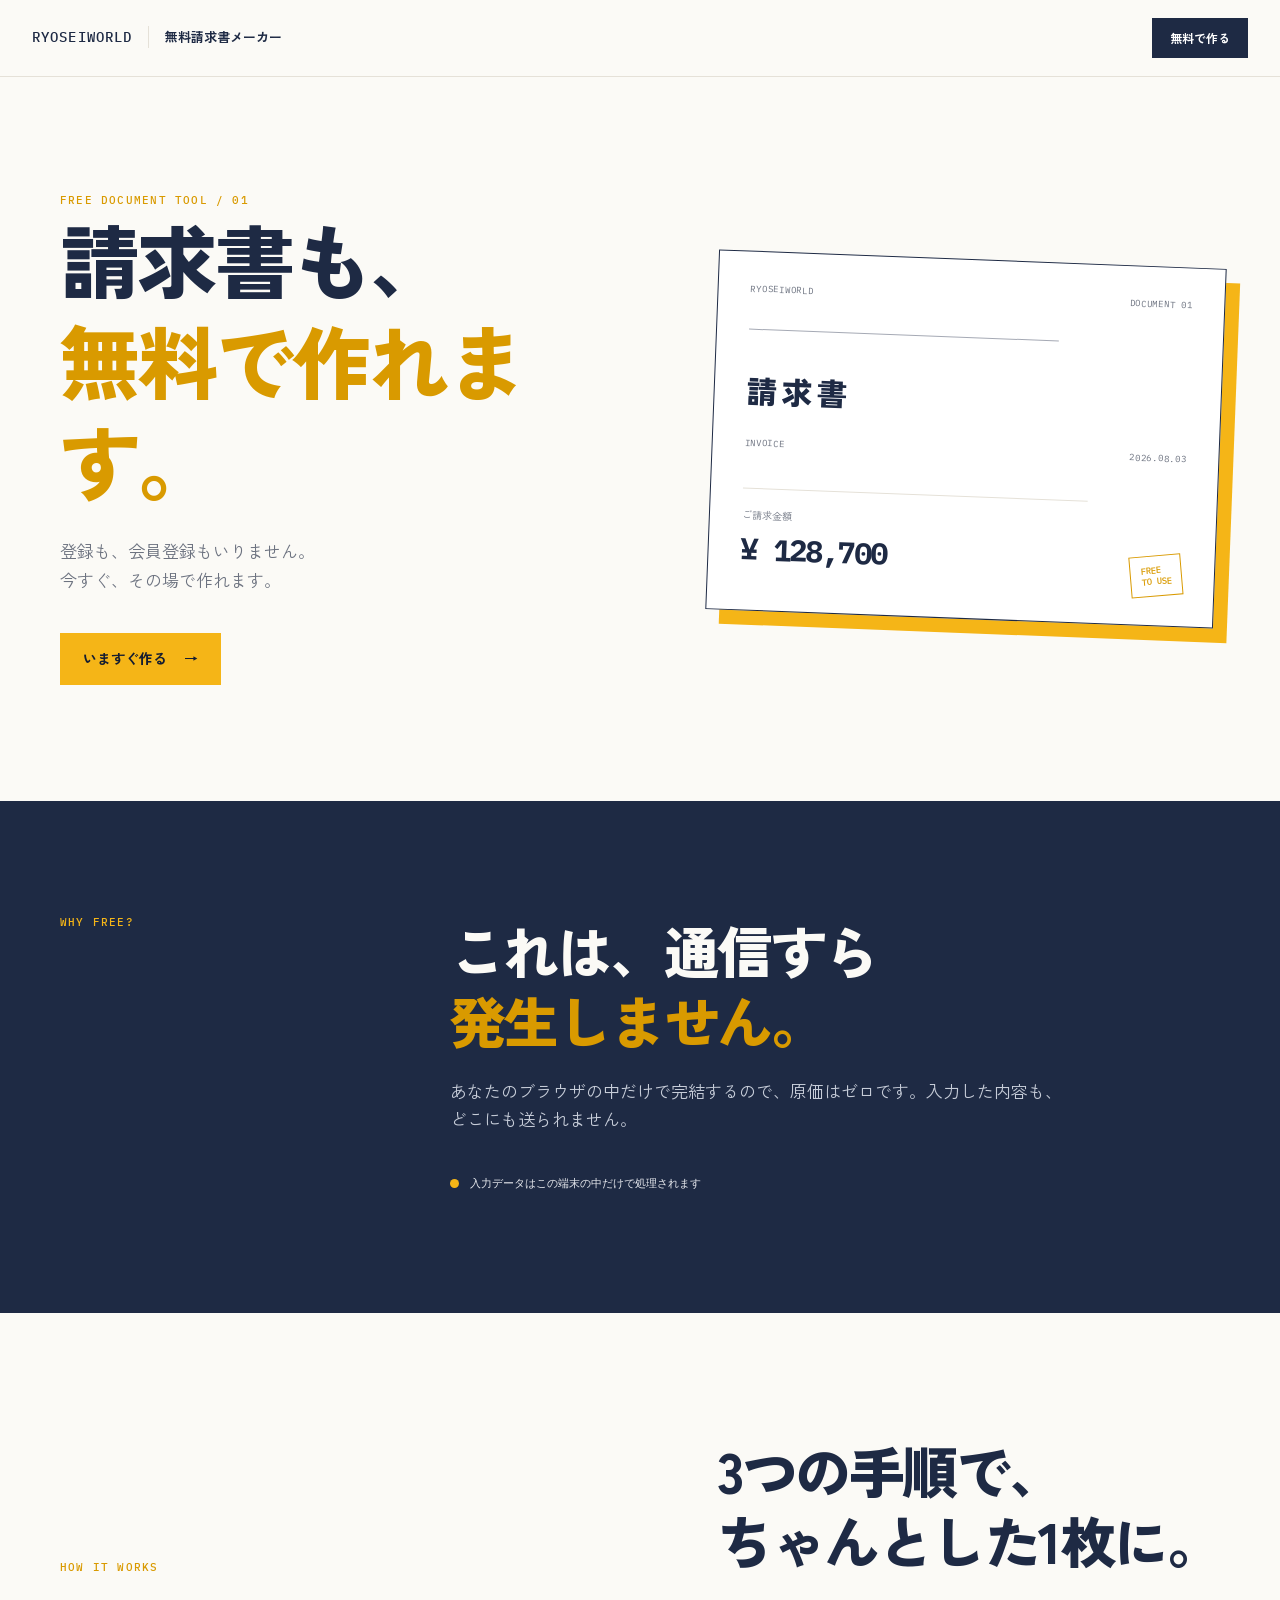
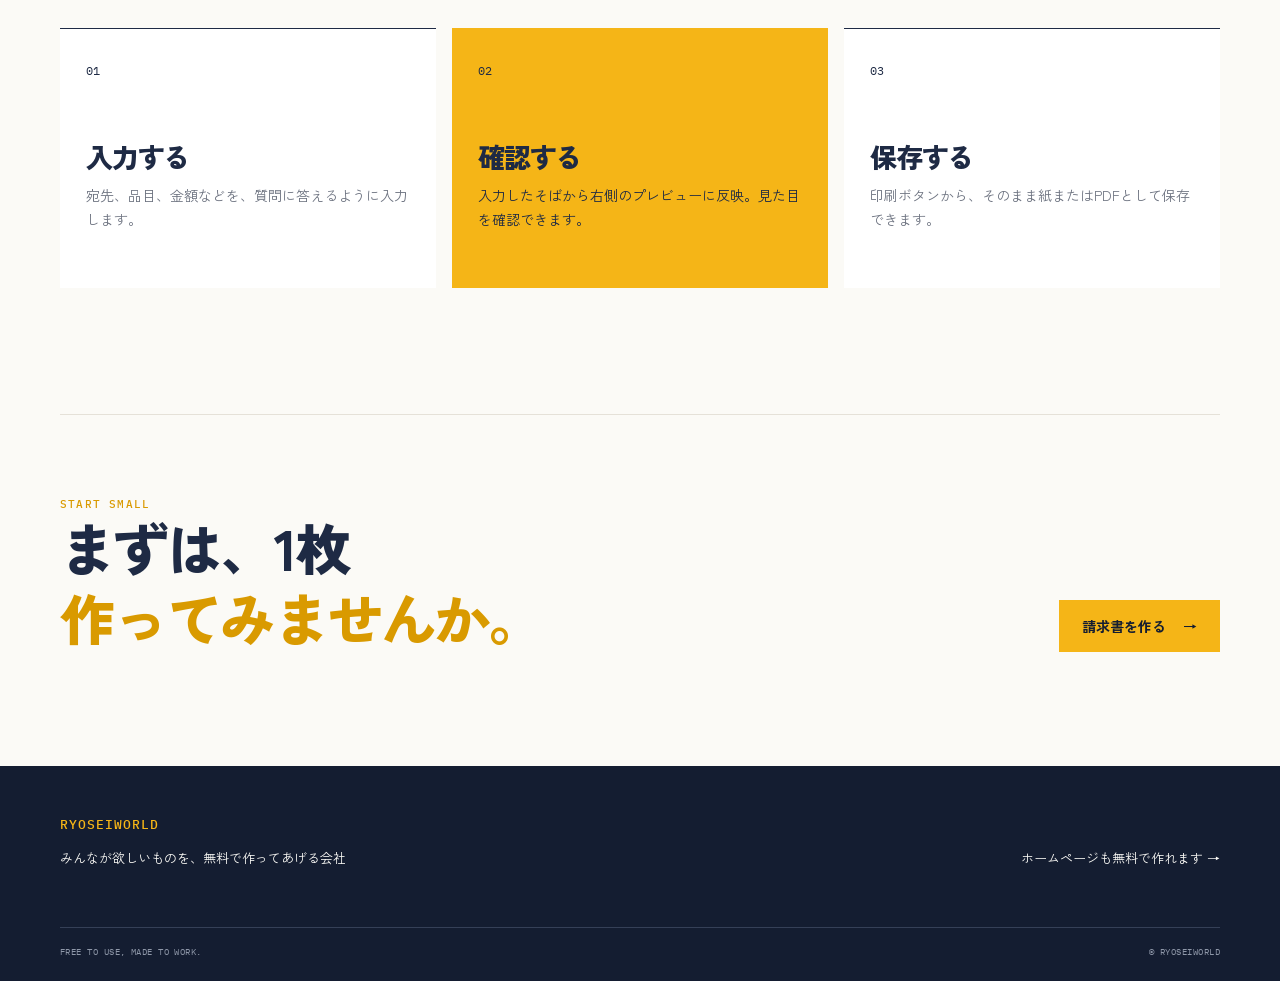
==== index.html @ 4291bd12 "feat: 無料請求書・見積書メーカー MVP完成" ====
<!doctype html>
<html lang="ja">
<head>
  <meta charset="utf-8">
  <meta name="viewport" content="width=device-width, initial-scale=1">
  <meta name="description" content="登録なし、通信なし。その場で請求書や見積書を作って、印刷・PDF保存できる無料ツールです。">
  <title>無料請求書メーカー | RYOSEIWORLD</title>
  <link rel="icon" href="favicon.ico" type="image/x-icon">
  <link rel="preconnect" href="https://fonts.googleapis.com">
  <link rel="preconnect" href="https://fonts.gstatic.com" crossorigin>
  <link href="https://fonts.googleapis.com/css2?family=IBM+Plex+Mono:wght@400;500&family=Zen+Kaku+Gothic+New:wght@400;500;700;900&display=swap" rel="stylesheet">
  <link rel="stylesheet" href="assets/style.css">
</head>
<body class="landing-page">
  <header class="site-header">
    <a class="brand" href="index.html" aria-label="RYOSEIWORLD 無料請求書メーカー トップ">
      <span class="brand-mark">RYOSEIWORLD</span>
      <span class="brand-product">無料請求書メーカー</span>
    </a>
    <a class="button button-small button-dark" href="make.html">無料で作る</a>
  </header>

  <main>
    <section class="hero container">
      <div class="hero-copy">
        <p class="eyebrow">FREE DOCUMENT TOOL / 01</p>
        <h1>請求書も、<br><span>無料で作れます。</span></h1>
        <p class="hero-lead">登録も、会員登録もいりません。<br>今すぐ、その場で作れます。</p>
        <a class="button button-primary" href="make.html">いますぐ作る <span aria-hidden="true">→</span></a>
      </div>
      <div class="hero-sign" aria-label="請求書の見本">
        <div class="sign-topline"><span>RYOSEIWORLD</span><span>DOCUMENT 01</span></div>
        <div class="sign-lines" aria-hidden="true"></div>
        <p class="sign-label">請求書</p>
        <div class="sign-meta"><span>INVOICE</span><span>2026.08.03</span></div>
        <div class="sign-total"><small>ご請求金額</small><strong>¥ 128,700</strong></div>
        <div class="sign-stamp">FREE<br>TO USE</div>
      </div>
    </section>

    <section class="reason-section">
      <div class="container reason-grid">
        <p class="eyebrow">WHY FREE?</p>
        <div>
          <h2>これは、通信すら<br><span>発生しません。</span></h2>
          <p class="section-lead">あなたのブラウザの中だけで完結するので、原価はゼロです。入力した内容も、どこにも送られません。</p>
          <div class="proof-note"><span class="proof-dot"></span><span>入力データはこの端末の中だけで処理されます</span></div>
        </div>
      </div>
    </section>

    <section class="steps-section container">
      <div class="section-heading">
        <p class="eyebrow">HOW IT WORKS</p>
        <h2>3つの手順で、<br>ちゃんとした1枚に。</h2>
      </div>
      <div class="steps-grid">
        <article class="step-card">
          <span class="step-number">01</span>
          <h3>入力する</h3>
          <p>宛先、品目、金額などを、質問に答えるように入力します。</p>
        </article>
        <article class="step-card step-highlight">
          <span class="step-number">02</span>
          <h3>確認する</h3>
          <p>入力したそばから右側のプレビューに反映。見た目を確認できます。</p>
        </article>
        <article class="step-card">
          <span class="step-number">03</span>
          <h3>保存する</h3>
          <p>印刷ボタンから、そのまま紙またはPDFとして保存できます。</p>
        </article>
      </div>
    </section>

    <section class="final-cta container">
      <div>
        <p class="eyebrow">START SMALL</p>
        <h2>まずは、1枚<br><span>作ってみませんか。</span></h2>
      </div>
      <a class="button button-primary" href="make.html">請求書を作る <span aria-hidden="true">→</span></a>
    </section>
  </main>

  <footer class="site-footer">
    <div class="container footer-main">
      <div>
        <p class="footer-brand">RYOSEIWORLD</p>
        <p>みんなが欲しいものを、無料で作ってあげる会社</p>
      </div>
      <a class="footer-link" href="https://imai-design.github.io/free-hp-site/">ホームページも無料で作れます <span aria-hidden="true">→</span></a>
    </div>
    <div class="container footer-bottom"><span>FREE TO USE, MADE TO WORK.</span><span>© RYOSEIWORLD</span></div>
  </footer>
</body>
</html>
---- assets/style.css ----
:root {
  --paper: #FBFAF6;
  --ink: #1E2A44;
  --ink-deep: #141D31;
  --yamabuki: #F5B517;
  --yamabuki-deep: #D99A00;
  --line: #E5E1D8;
  --white: #FFFFFF;
  --muted: #6D7380;
  --sans: "Zen Kaku Gothic New", sans-serif;
  --mono: "IBM Plex Mono", monospace;
}

* { box-sizing: border-box; }
html { scroll-behavior: smooth; }
body { margin: 0; background: var(--paper); color: var(--ink); font-family: var(--sans); line-height: 1.7; }
a { color: inherit; }
button, input, textarea { font: inherit; }
button, a { -webkit-tap-highlight-color: transparent; }
:focus-visible { outline: 3px solid var(--yamabuki-deep); outline-offset: 3px; }
.container { width: min(1160px, calc(100% - 48px)); margin: 0 auto; }
.site-header { min-height: 76px; padding: 18px 32px; display: flex; align-items: center; justify-content: space-between; border-bottom: 1px solid var(--line); }
.brand { display: inline-flex; align-items: baseline; gap: 16px; text-decoration: none; }
.brand-mark, .footer-brand { font-family: var(--mono); font-size: 14px; font-weight: 500; letter-spacing: .08em; }
.brand-product { padding-left: 16px; border-left: 1px solid var(--line); font-size: 13px; font-weight: 700; }
.button { min-height: 52px; padding: 12px 22px; display: inline-flex; align-items: center; justify-content: center; gap: 17px; border: 1px solid transparent; text-decoration: none; font-size: 14px; font-weight: 700; cursor: pointer; transition: background-color .2s ease, color .2s ease, transform .2s ease; }
.button:hover { transform: translateY(-2px); }
.button-primary { background: var(--yamabuki); color: var(--ink-deep); }
.button-primary:hover { background: var(--yamabuki-deep); }
.button-dark { background: var(--ink); color: var(--white); }
.button-dark:hover { background: var(--ink-deep); }
.button-small { min-height: 40px; padding: 8px 17px; font-size: 12px; }
.eyebrow, .panel-kicker { margin: 0; color: var(--yamabuki-deep); font-family: var(--mono); font-size: 11px; font-weight: 500; letter-spacing: .11em; line-height: 1.4; }
h1, h2, h3, p { margin-top: 0; }
h1, h2, h3 { line-height: 1.25; letter-spacing: -.045em; }
h1 { margin-bottom: 26px; font-size: clamp(42px, 6.3vw, 82px); font-weight: 900; }
h1 span, h2 span { color: var(--yamabuki-deep); }
h2 { margin-bottom: 22px; font-size: clamp(34px, 4.5vw, 56px); font-weight: 900; }
.hero { min-height: 660px; padding-top: 116px; padding-bottom: 116px; display: grid; grid-template-columns: minmax(0, 1.05fr) minmax(380px, .95fr); align-items: center; gap: 90px; }
.hero-lead { margin-bottom: 38px; color: var(--muted); font-size: 17px; }
.hero-sign { min-height: 360px; padding: 29px 32px; position: relative; overflow: hidden; background: var(--white); border: 1px solid var(--ink); box-shadow: 14px 14px 0 var(--yamabuki); transform: rotate(2.2deg); }
.sign-topline, .sign-meta { display: flex; justify-content: space-between; color: var(--muted); font-family: var(--mono); font-size: 9px; letter-spacing: .08em; }
.sign-lines { width: 70%; height: 1px; margin-top: 33px; background: var(--ink); opacity: .4; }
.sign-label { margin: 34px 0 18px; font-size: 31px; font-weight: 900; letter-spacing: .12em; }
.sign-total { width: 78%; margin-top: 38px; padding-top: 17px; border-top: 1px solid var(--line); }
.sign-total small { display: block; color: var(--muted); font-size: 10px; }
.sign-total strong { font-family: var(--mono); font-size: 30px; letter-spacing: -.06em; }
.sign-stamp { padding: 8px 10px; position: absolute; right: 32px; bottom: 30px; border: 1px solid var(--yamabuki-deep); color: var(--yamabuki-deep); font-family: var(--mono); font-size: 9px; font-weight: 500; line-height: 1.25; transform: rotate(-7deg); }
.reason-section { padding: 114px 0 120px; background: var(--ink); color: var(--paper); }
.reason-grid { display: grid; grid-template-columns: .6fr 1.4fr; gap: 60px; }
.reason-section .eyebrow { color: var(--yamabuki); }
.section-lead { max-width: 620px; color: #C6CCD8; font-size: 17px; }
.proof-note { margin-top: 40px; display: flex; align-items: center; gap: 11px; color: #E6E8ED; font-family: var(--mono); font-size: 11px; }
.proof-dot { width: 9px; height: 9px; display: inline-block; background: var(--yamabuki); border-radius: 50%; }
.steps-section { padding-top: 122px; padding-bottom: 126px; }
.section-heading { display: flex; justify-content: space-between; align-items: end; gap: 30px; margin-bottom: 53px; }
.section-heading h2 { margin-bottom: 0; }
.steps-grid { display: grid; grid-template-columns: repeat(3, 1fr); gap: 16px; }
.step-card { min-height: 260px; padding: 26px; border-top: 1px solid var(--ink); background: var(--white); }
.step-card.step-highlight { background: var(--yamabuki); border-color: var(--yamabuki); }
.step-number { font-family: var(--mono); font-size: 12px; }
.step-card h3 { margin: 58px 0 10px; font-size: 27px; font-weight: 900; }
.step-card p { margin-bottom: 0; color: var(--muted); font-size: 14px; }
.step-highlight p { color: var(--ink); }
.final-cta { padding: 82px 0 114px; display: flex; align-items: end; justify-content: space-between; border-top: 1px solid var(--line); gap: 30px; }
.final-cta h2 { margin-bottom: 0; }
.site-footer { padding: 48px 0 22px; background: var(--ink-deep); color: var(--paper); }
.footer-main { display: flex; justify-content: space-between; align-items: end; gap: 30px; }
.footer-main p { margin-bottom: 0; font-size: 13px; }
.footer-brand { margin-bottom: 10px !important; color: var(--yamabuki); }
.footer-link { color: var(--paper); font-size: 13px; text-decoration: none; }
.footer-link:hover { color: var(--yamabuki); }
.footer-bottom { margin-top: 58px; padding-top: 16px; display: flex; justify-content: space-between; color: #8E97A8; border-top: 1px solid #354057; font-family: var(--mono); font-size: 9px; letter-spacing: .05em; }

/* Maker */
.app-header { background: var(--white); }
.back-link { font-size: 12px; text-decoration: none; }
.back-link:hover { color: var(--yamabuki-deep); }
.maker-main { padding-top: 70px; padding-bottom: 100px; }
.maker-intro { margin-bottom: 62px; display: flex; align-items: end; justify-content: space-between; gap: 40px; }
.maker-intro h1 { margin: 14px 0 0; font-size: clamp(38px, 5vw, 64px); }
.maker-intro > p:last-child { max-width: 290px; margin-bottom: 4px; color: var(--muted); font-size: 13px; }
.workspace { display: grid; grid-template-columns: minmax(320px, .9fr) minmax(0, 1.1fr); align-items: start; gap: 36px; }
.form-panel, .preview-panel { min-width: 0; }
.form-panel { padding: 27px 28px 30px; background: var(--white); border: 1px solid var(--line); }
.panel-heading { margin-bottom: 28px; }
.panel-heading h2 { margin: 7px 0 0; font-size: 24px; letter-spacing: -.04em; }
fieldset { margin: 0; padding: 0 0 27px; border: 0; }
fieldset + fieldset { padding-top: 25px; border-top: 1px solid var(--line); }
legend { margin-bottom: 12px; padding: 0; font-size: 13px; font-weight: 700; }
legend em, .field em { color: var(--muted); font-size: 10px; font-style: normal; font-weight: 400; }
.choice-row { display: flex; gap: 7px; }
.choice-card { flex: 1; position: relative; cursor: pointer; }
.choice-card input { position: absolute; opacity: 0; }
.choice-card span { min-height: 43px; padding: 8px 12px; display: flex; align-items: center; justify-content: center; background: var(--paper); border: 1px solid var(--line); font-size: 12px; transition: border-color .2s ease, background-color .2s ease; }
.choice-card input:checked + span { border-color: var(--ink); background: var(--ink); color: var(--white); }
.choice-card input:focus-visible + span { outline: 3px solid var(--yamabuki-deep); outline-offset: 2px; }
.form-grid { display: grid; grid-template-columns: 1fr 1fr; gap: 15px 11px; }
.field { display: flex; flex-direction: column; gap: 5px; min-width: 0; }
.field.full { grid-column: 1 / -1; }
.field > span { font-size: 11px; font-weight: 500; }
.field b { margin-left: 3px; color: var(--yamabuki-deep); font-size: 9px; font-weight: 500; }
.field input, .field textarea, .item-field input { width: 100%; padding: 10px 11px; border: 1px solid var(--line); border-radius: 0; background: var(--paper); color: var(--ink); font-size: 13px; }
.field input::placeholder, .field textarea::placeholder, .item-field input::placeholder { color: #A9ADB4; }
.field input:focus, .field textarea:focus, .item-field input:focus { border-color: var(--ink); outline: none; }
.field textarea { resize: vertical; line-height: 1.6; }
.items-list { display: grid; gap: 10px; }
.item-row { padding: 11px; position: relative; display: grid; grid-template-columns: minmax(0, 1.4fr) 65px 95px 24px; gap: 7px; background: var(--paper); border: 1px solid var(--line); }
.item-field { display: flex; flex-direction: column; gap: 4px; }
.item-field label { color: var(--muted); font-family: var(--mono); font-size: 9px; }
.item-field input { padding: 7px 8px; background: var(--white); font-size: 12px; }
.remove-item { align-self: end; width: 24px; height: 34px; padding: 0; border: 0; background: transparent; color: var(--muted); cursor: pointer; font-size: 16px; }
.remove-item:hover { color: var(--ink); }
.add-item { margin-top: 10px; padding: 7px 0; border: 0; background: transparent; color: var(--ink); font-size: 12px; font-weight: 700; cursor: pointer; }
.add-item:hover { color: var(--yamabuki-deep); }
.preview-heading { padding-left: 2px; }
.invoice-preview { width: 100%; min-height: 710px; padding: 42px 45px 36px; background: var(--white); color: #20242D; box-shadow: 0 8px 25px rgba(30, 42, 68, .08); }
.invoice-header { display: flex; justify-content: space-between; gap: 20px; }
.invoice-eyebrow { margin-bottom: 8px; color: #777F8D; font-family: var(--mono); font-size: 9px; letter-spacing: .1em; }
.invoice-header h3 { margin: 0; color: #17233C; font-size: 36px; font-weight: 900; }
.invoice-number-block { padding-top: 6px; display: flex; flex-direction: column; align-items: end; gap: 2px; }
.invoice-number-block span, .invoice-meta span, .issuer-block > span, .notes-block > span { color: #777F8D; font-size: 10px; }
.invoice-number-block strong { font-family: var(--mono); font-size: 10px; font-weight: 500; }
.invoice-rule { height: 3px; margin: 25px 0 26px; background: var(--yamabuki); }
.invoice-meta { display: grid; grid-template-columns: 1fr auto; gap: 20px; margin-bottom: 33px; }
.invoice-meta > div, .issuer-block { display: flex; flex-direction: column; gap: 2px; }
.recipient-block strong { font-size: 17px; }
.date-block { text-align: right; }
.date-block strong { font-family: var(--mono); font-size: 12px; font-weight: 500; }
.issuer-block { margin-bottom: 30px; padding: 14px 16px; border: 1px solid #E7E9ED; }
.issuer-block strong { font-size: 13px; }
.issuer-block p { margin: 0; color: #777F8D; font-size: 10px; white-space: pre-line; }
.invoice-table { width: 100%; border-collapse: collapse; font-size: 11px; }
.invoice-table th { padding: 9px 8px; background: #F2F3F5; color: #606878; font-size: 9px; font-weight: 500; text-align: left; }
.invoice-table th:not(:first-child), .invoice-table td:not(:first-child) { text-align: right; }
.invoice-table td { padding: 12px 8px; border-bottom: 1px solid #E7E9ED; }
.invoice-table td:nth-child(2) { font-family: var(--mono); }
.invoice-summary { width: min(260px, 100%); margin: 22px 0 0 auto; }
.invoice-summary > div { padding: 6px 0; display: flex; justify-content: space-between; font-size: 11px; }
.invoice-summary strong { font-family: var(--mono); font-size: 11px; font-weight: 500; }
.invoice-summary .grand-total { margin-top: 7px; padding: 12px 0; border-top: 2px solid #20242D; border-bottom: 2px solid #20242D; font-weight: 700; }
.invoice-summary .grand-total strong { font-size: 17px; }
.notes-block { min-height: 65px; margin-top: 33px; padding-top: 12px; border-top: 1px solid #E7E9ED; }
.notes-block p { margin: 4px 0 0; color: #606878; font-size: 10px; white-space: pre-line; }
.invoice-footer { margin-top: 37px; color: #9AA0AB; font-family: var(--mono); font-size: 8px; text-align: center; }
.preview-actions { margin-top: 21px; display: flex; align-items: center; justify-content: space-between; gap: 20px; }
.preview-actions .button { flex-shrink: 0; }
.pdf-note { margin: 0; color: var(--muted); font-size: 10px; line-height: 1.55; }
.pdf-note strong { color: var(--ink); font-size: 11px; }
.compact-footer { padding-top: 24px; }
.compact-footer .footer-bottom { margin-top: 0; }
.sr-only { width: 1px; height: 1px; padding: 0; position: absolute; overflow: hidden; clip: rect(0, 0, 0, 0); white-space: nowrap; border: 0; }

@media (max-width: 820px) {
  .hero { grid-template-columns: 1fr; gap: 55px; padding-top: 80px; padding-bottom: 90px; }
  .hero-sign { width: min(100%, 510px); justify-self: center; }
  .reason-grid { grid-template-columns: 1fr; gap: 22px; }
  .section-heading { display: block; }
  .section-heading h2 { margin-top: 18px; }
  .workspace { grid-template-columns: 1fr; }
  .preview-panel { grid-row: 1; }
  .form-panel { grid-row: 2; }
  .invoice-preview { min-height: 0; }
}

@media (max-width: 560px) {
  .container { width: min(100% - 30px, 1160px); }
  .site-header { min-height: 64px; padding: 13px 15px; }
  .brand { gap: 8px; }
  .brand-mark { font-size: 11px; }
  .brand-product { padding-left: 8px; font-size: 10px; }
  .button-small { padding: 7px 11px; font-size: 10px; }
  .back-link { font-size: 10px; }
  .hero { min-height: auto; padding-top: 68px; padding-bottom: 76px; }
  h1 { font-size: clamp(39px, 12vw, 58px); }
  .hero-lead { font-size: 15px; }
  .hero-sign { min-height: 280px; padding: 23px 22px; box-shadow: 8px 8px 0 var(--yamabuki); }
  .sign-label { margin-top: 27px; font-size: 27px; }
  .sign-total { margin-top: 27px; }
  .sign-total strong { font-size: 24px; }
  .sign-stamp { right: 22px; bottom: 22px; }
  .reason-section { padding: 75px 0 80px; }
  h2 { font-size: 38px; }
  .section-lead { font-size: 15px; }
  .steps-section { padding-top: 80px; padding-bottom: 84px; }
  .steps-grid { grid-template-columns: 1fr; gap: 10px; }
  .step-card { min-height: 0; padding: 21px; }
  .step-card h3 { margin-top: 32px; }
  .final-cta { padding: 61px 0 78px; display: block; }
  .final-cta .button { margin-top: 28px; }
  .footer-main { display: block; }
  .footer-link { margin-top: 29px; display: inline-block; }
  .footer-bottom { margin-top: 39px; }
  .maker-main { padding-top: 49px; padding-bottom: 70px; }
  .maker-intro { display: block; margin-bottom: 37px; }
  .maker-intro h1 { margin-top: 12px; font-size: 39px; }
  .maker-intro > p:last-child { margin-top: 20px; }
  .form-panel { padding: 23px 16px; }
  .form-grid { grid-template-columns: 1fr; }
  .field.full { grid-column: auto; }
  .item-row { grid-template-columns: minmax(0, 1fr) 57px 82px 20px; gap: 4px; padding: 8px; }
  .item-field input { padding: 7px 5px; font-size: 11px; }
  .invoice-preview { padding: 28px 19px 25px; }
  .invoice-header h3 { font-size: 29px; }
  .invoice-number-block strong { font-size: 8px; }
  .invoice-meta { margin-bottom: 25px; }
  .recipient-block strong { font-size: 14px; }
  .invoice-table { font-size: 10px; }
  .invoice-table th, .invoice-table td { padding-left: 4px; padding-right: 4px; }
  .preview-actions { display: block; }
  .preview-actions .button { width: 100%; }
  .pdf-note { margin-top: 15px; }
}

@media (prefers-reduced-motion: reduce) {
  *, *::before, *::after { scroll-behavior: auto !important; transition-duration: .01ms !important; animation-duration: .01ms !important; animation-iteration-count: 1 !important; }
  .button:hover { transform: none; }
}

@page { size: A4; margin: 12mm; }
@media print {
  html, body { width: 100%; background: var(--white); }
  .site-header, .maker-intro, .form-panel, .preview-heading, .preview-actions, .compact-footer { display: none !important; }
  .maker-main, .container { width: 100%; max-width: none; margin: 0; padding: 0; }
  .workspace { display: block; }
  .preview-panel { display: block; }
  .invoice-preview { width: 100%; min-height: 0; padding: 0; box-shadow: none; }
  .invoice-footer { margin-top: 26px; }
}
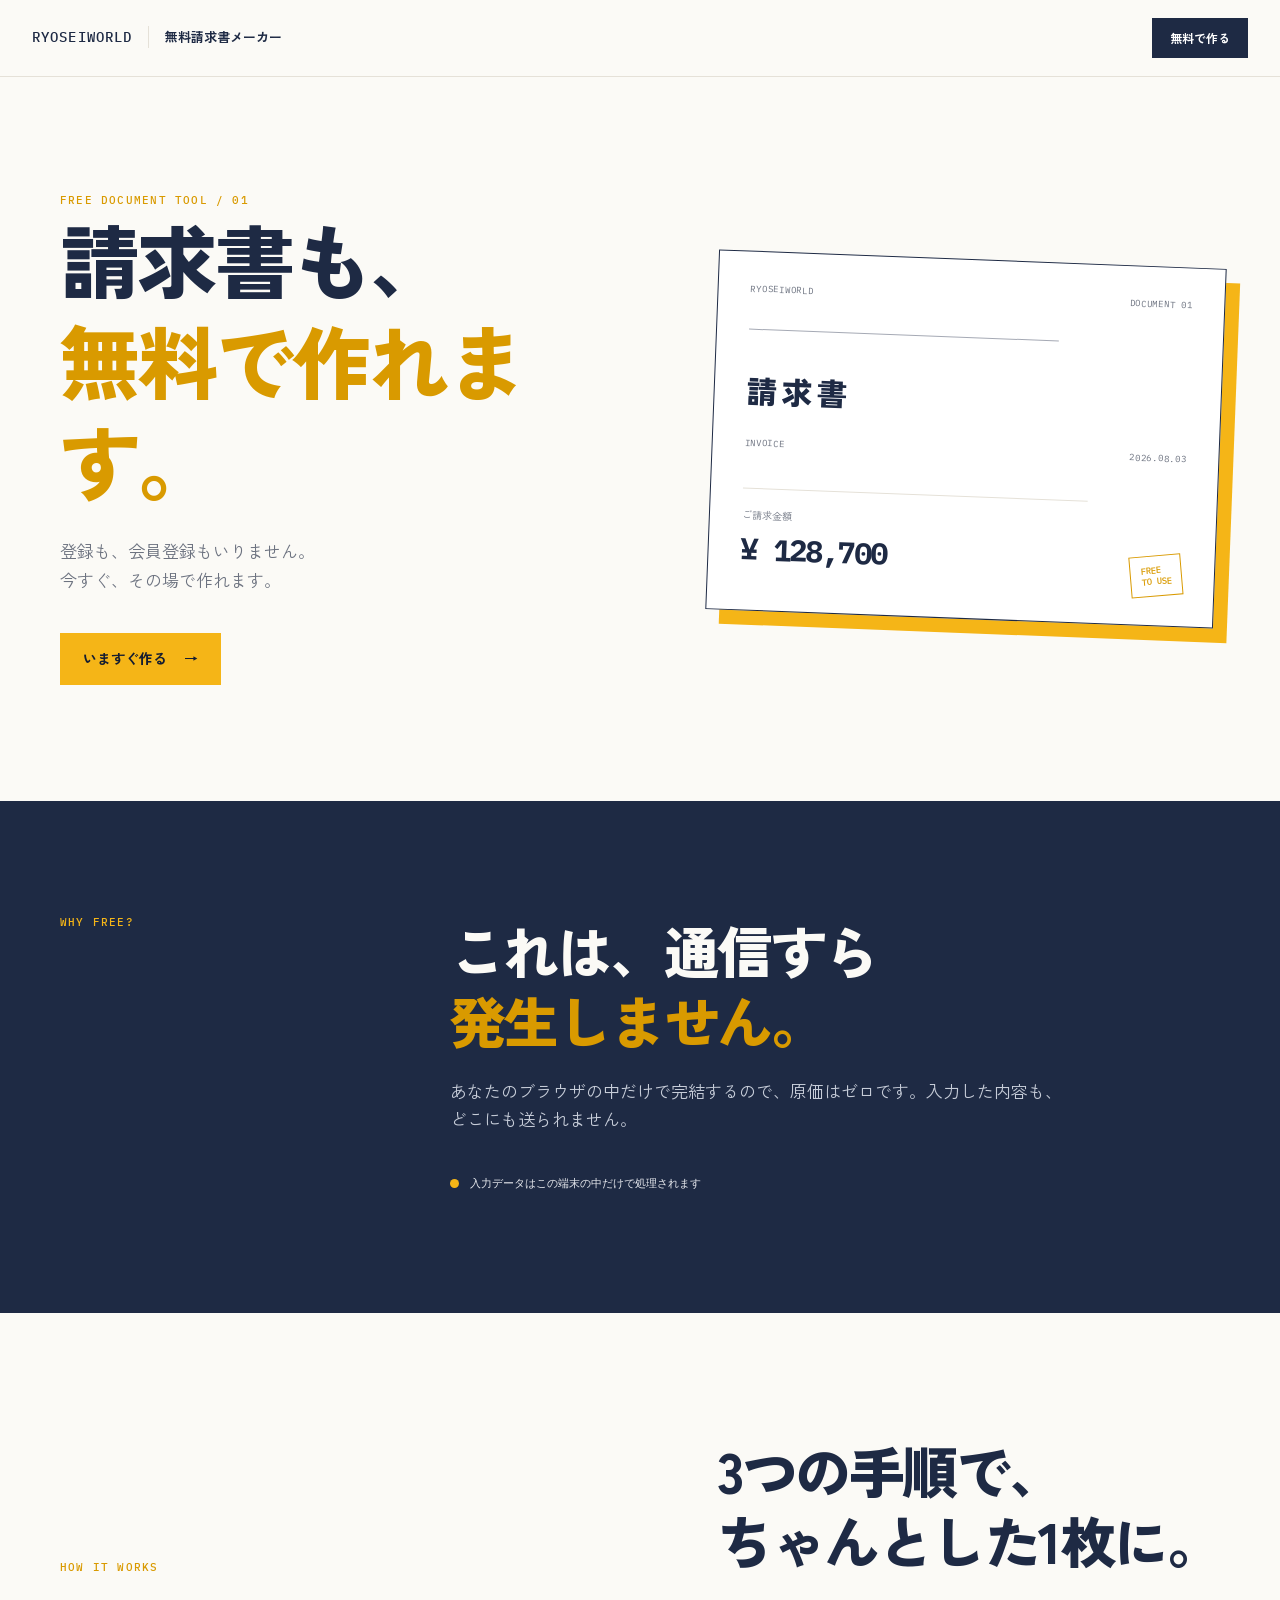
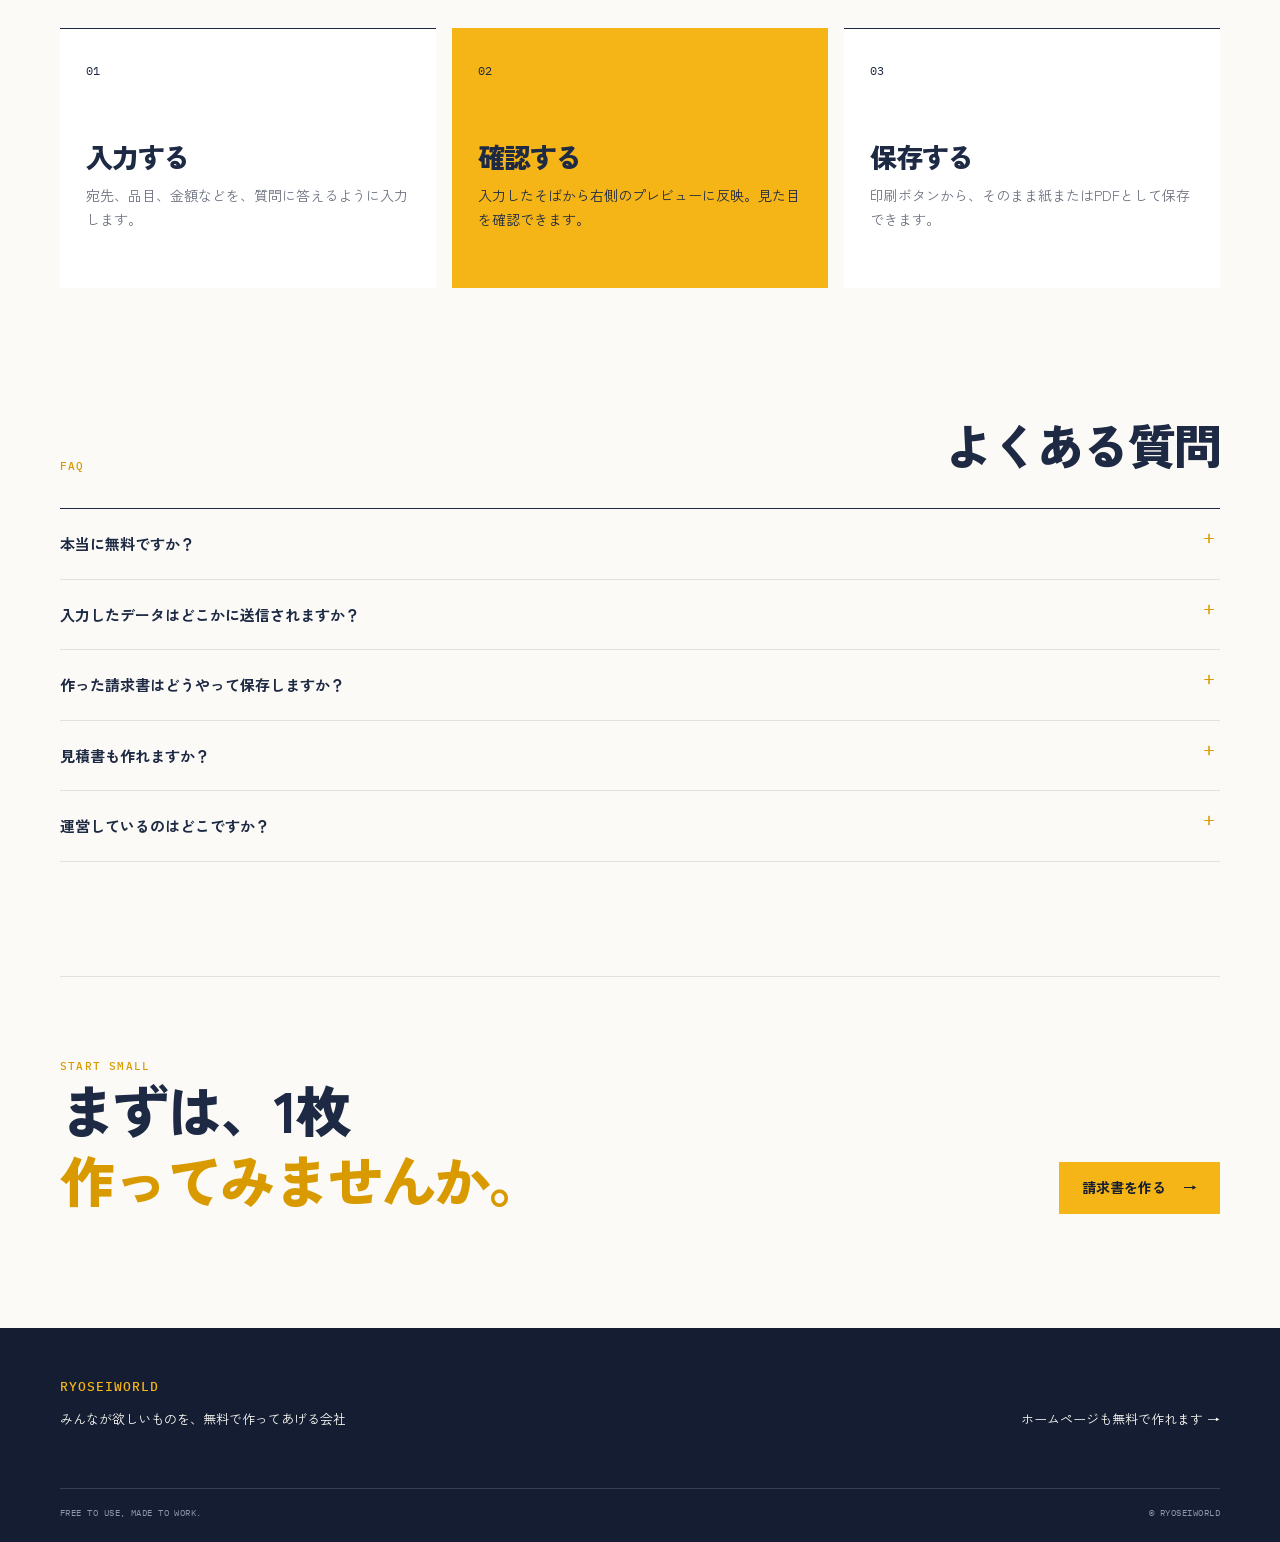
==== commit 832b1860: "feat: SEO/AEO対応（OGP画像・JSON-LD・FAQ・llms.txt・sitemap）" ====
--- a/index.html
+++ b/index.html
@@ -5,6 +5,19 @@
   <meta name="viewport" content="width=device-width, initial-scale=1">
   <meta name="description" content="登録なし、通信なし。その場で請求書や見積書を作って、印刷・PDF保存できる無料ツールです。">
   <title>無料請求書メーカー | RYOSEIWORLD</title>
+  <link rel="canonical" href="https://imai-design.github.io/free-invoice-site/">
+  <meta property="og:type" content="website">
+  <meta property="og:site_name" content="無料請求書メーカー｜RYOSEIWORLD">
+  <meta property="og:title" content="無料請求書メーカー | RYOSEIWORLD">
+  <meta property="og:description" content="登録なし、通信なし。その場で請求書や見積書を作って、印刷・PDF保存できる無料ツールです。">
+  <meta property="og:url" content="https://imai-design.github.io/free-invoice-site/">
+  <meta property="og:image" content="https://imai-design.github.io/free-invoice-site/assets/ogp.png">
+  <meta property="og:locale" content="ja_JP">
+  <meta name="twitter:card" content="summary_large_image">
+  <meta name="twitter:title" content="無料請求書メーカー | RYOSEIWORLD">
+  <meta name="twitter:description" content="登録なし、通信なし。その場で請求書や見積書を作って、印刷・PDF保存できる無料ツールです。">
+  <meta name="twitter:image" content="https://imai-design.github.io/free-invoice-site/assets/ogp.png">
+  <meta name="theme-color" content="#FBFAF6">
   <link rel="icon" href="favicon.ico" type="image/x-icon">
   <link rel="preconnect" href="https://fonts.googleapis.com">
   <link rel="preconnect" href="https://fonts.gstatic.com" crossorigin>
@@ -73,6 +86,35 @@
       </div>
     </section>
 
+    <section class="faq-section container" aria-labelledby="faq-title">
+      <div class="section-heading">
+        <p class="eyebrow">FAQ</p>
+        <h2 id="faq-title">よくある質問</h2>
+      </div>
+      <div class="faq-list">
+        <details class="faq-item">
+          <summary>本当に無料ですか？</summary>
+          <p>はい、無料です。会員登録も、あとからの請求もありません。ブラウザの中だけで完結するツールなので、ずっと無料で使えます。</p>
+        </details>
+        <details class="faq-item">
+          <summary>入力したデータはどこかに送信されますか？</summary>
+          <p>送信されません。入力内容はすべてお使いのブラウザの中だけで処理され、外部のサーバーに送られることは一切ありません。</p>
+        </details>
+        <details class="faq-item">
+          <summary>作った請求書はどうやって保存しますか？</summary>
+          <p>印刷ボタンから、そのまま紙に印刷するか、印刷ダイアログの「PDFに保存」を選んでPDFとして保存できます。</p>
+        </details>
+        <details class="faq-item">
+          <summary>見積書も作れますか？</summary>
+          <p>はい。書類の種類で「見積書」を選ぶだけで、同じ画面から見積書を作成できます。</p>
+        </details>
+        <details class="faq-item">
+          <summary>運営しているのはどこですか？</summary>
+          <p>今井涼晴（RYOSEIWORLD）が個人で運営しています。同じ考えで、ホームページを無料で作れるサービスも提供しています。</p>
+        </details>
+      </div>
+    </section>
+
     <section class="final-cta container">
       <div>
         <p class="eyebrow">START SMALL</p>
@@ -92,5 +134,62 @@
     </div>
     <div class="container footer-bottom"><span>FREE TO USE, MADE TO WORK.</span><span>© RYOSEIWORLD</span></div>
   </footer>
+  <script type="application/ld+json">
+  {
+    "@context": "https://schema.org",
+    "@graph": [
+      {
+        "@type": "Person",
+        "name": "今井 涼晴",
+        "alternateName": "RYOSEIWORLD",
+        "email": "kaeru3160@gmail.com"
+      },
+      {
+        "@type": "SoftwareApplication",
+        "name": "無料請求書メーカー",
+        "applicationCategory": "BusinessApplication",
+        "operatingSystem": "Web",
+        "description": "登録なし、通信なし。ブラウザの中だけで請求書・見積書を作って、印刷やPDF保存ができる無料ツール。",
+        "url": "https://imai-design.github.io/free-invoice-site/",
+        "offers": {
+          "@type": "Offer",
+          "price": "0",
+          "priceCurrency": "JPY"
+        },
+        "creator": { "@type": "Person", "name": "今井 涼晴" }
+      },
+      {
+        "@type": "FAQPage",
+        "mainEntity": [
+          {
+            "@type": "Question",
+            "name": "本当に無料ですか？",
+            "acceptedAnswer": { "@type": "Answer", "text": "はい、無料です。会員登録も、あとからの請求もありません。ブラウザの中だけで完結するツールなので、ずっと無料で使えます。" }
+          },
+          {
+            "@type": "Question",
+            "name": "入力したデータはどこかに送信されますか？",
+            "acceptedAnswer": { "@type": "Answer", "text": "送信されません。入力内容はすべてお使いのブラウザの中だけで処理され、外部のサーバーに送られることは一切ありません。" }
+          },
+          {
+            "@type": "Question",
+            "name": "作った請求書はどうやって保存しますか？",
+            "acceptedAnswer": { "@type": "Answer", "text": "印刷ボタンから、そのまま紙に印刷するか、印刷ダイアログの『PDFに保存』を選んでPDFとして保存できます。" }
+          },
+          {
+            "@type": "Question",
+            "name": "見積書も作れますか？",
+            "acceptedAnswer": { "@type": "Answer", "text": "はい。書類の種類で『見積書』を選ぶだけで、同じ画面から見積書を作成できます。" }
+          },
+          {
+            "@type": "Question",
+            "name": "運営しているのはどこですか？",
+            "acceptedAnswer": { "@type": "Answer", "text": "今井涼晴（RYOSEIWORLD）が個人で運営しています。同じ考えで、ホームページを無料で作れるサービスも提供しています。" }
+          }
+        ]
+      }
+    ]
+  }
+  </script>
 </body>
 </html>
--- a/assets/style.css
+++ b/assets/style.css
@@ -62,6 +62,17 @@
 .step-card h3 { margin: 58px 0 10px; font-size: 27px; font-weight: 900; }
 .step-card p { margin-bottom: 0; color: var(--muted); font-size: 14px; }
 .step-highlight p { color: var(--ink); }
+.faq-section { padding-bottom: 114px; }
+.faq-section .section-heading { margin-bottom: 34px; }
+.faq-section .section-heading h2 { font-size: clamp(32px, 4vw, 48px); }
+.faq-list { border-top: 1px solid var(--ink); }
+.faq-item { border-bottom: 1px solid var(--line); }
+.faq-item summary { padding: 22px 42px 22px 0; position: relative; cursor: pointer; list-style: none; font-size: 15px; font-weight: 700; }
+.faq-item summary::-webkit-details-marker { display: none; }
+.faq-item summary::after { content: '+'; position: absolute; top: 19px; right: 5px; color: var(--yamabuki-deep); font-family: var(--mono); font-size: 20px; font-weight: 400; line-height: 1; }
+.faq-item[open] summary::after { content: '−'; }
+.faq-item summary:focus-visible { outline-offset: -3px; }
+.faq-item p { max-width: 780px; margin: -3px 42px 22px 0; color: var(--muted); font-size: 13px; }
 .final-cta { padding: 82px 0 114px; display: flex; align-items: end; justify-content: space-between; border-top: 1px solid var(--line); gap: 30px; }
 .final-cta h2 { margin-bottom: 0; }
 .site-footer { padding: 48px 0 22px; background: var(--ink-deep); color: var(--paper); }
@@ -186,6 +197,11 @@
   .steps-grid { grid-template-columns: 1fr; gap: 10px; }
   .step-card { min-height: 0; padding: 21px; }
   .step-card h3 { margin-top: 32px; }
+  .faq-section { padding-bottom: 78px; }
+  .faq-section .section-heading { margin-bottom: 26px; }
+  .faq-item summary { padding: 18px 36px 18px 0; font-size: 14px; }
+  .faq-item summary::after { top: 17px; right: 2px; }
+  .faq-item p { margin: -2px 36px 18px 0; font-size: 13px; }
   .final-cta { padding: 61px 0 78px; display: block; }
   .final-cta .button { margin-top: 28px; }
   .footer-main { display: block; }
